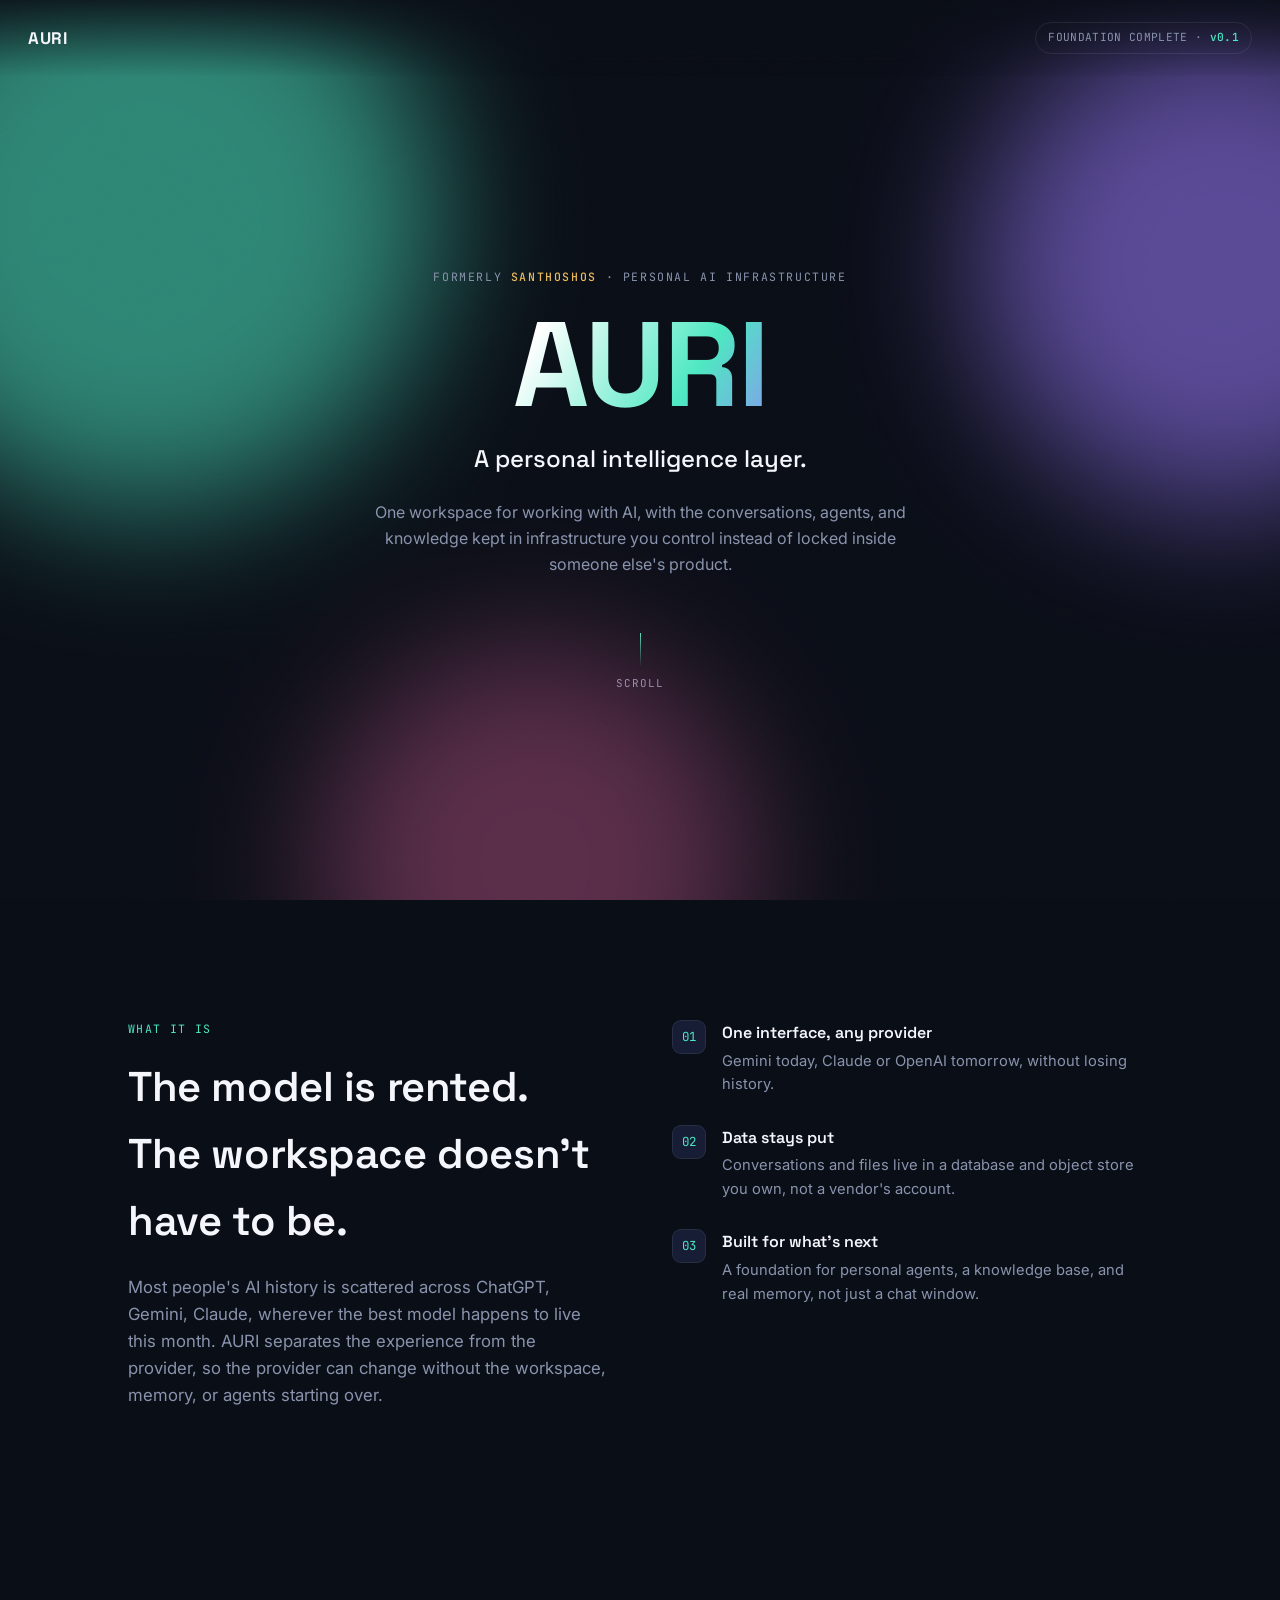
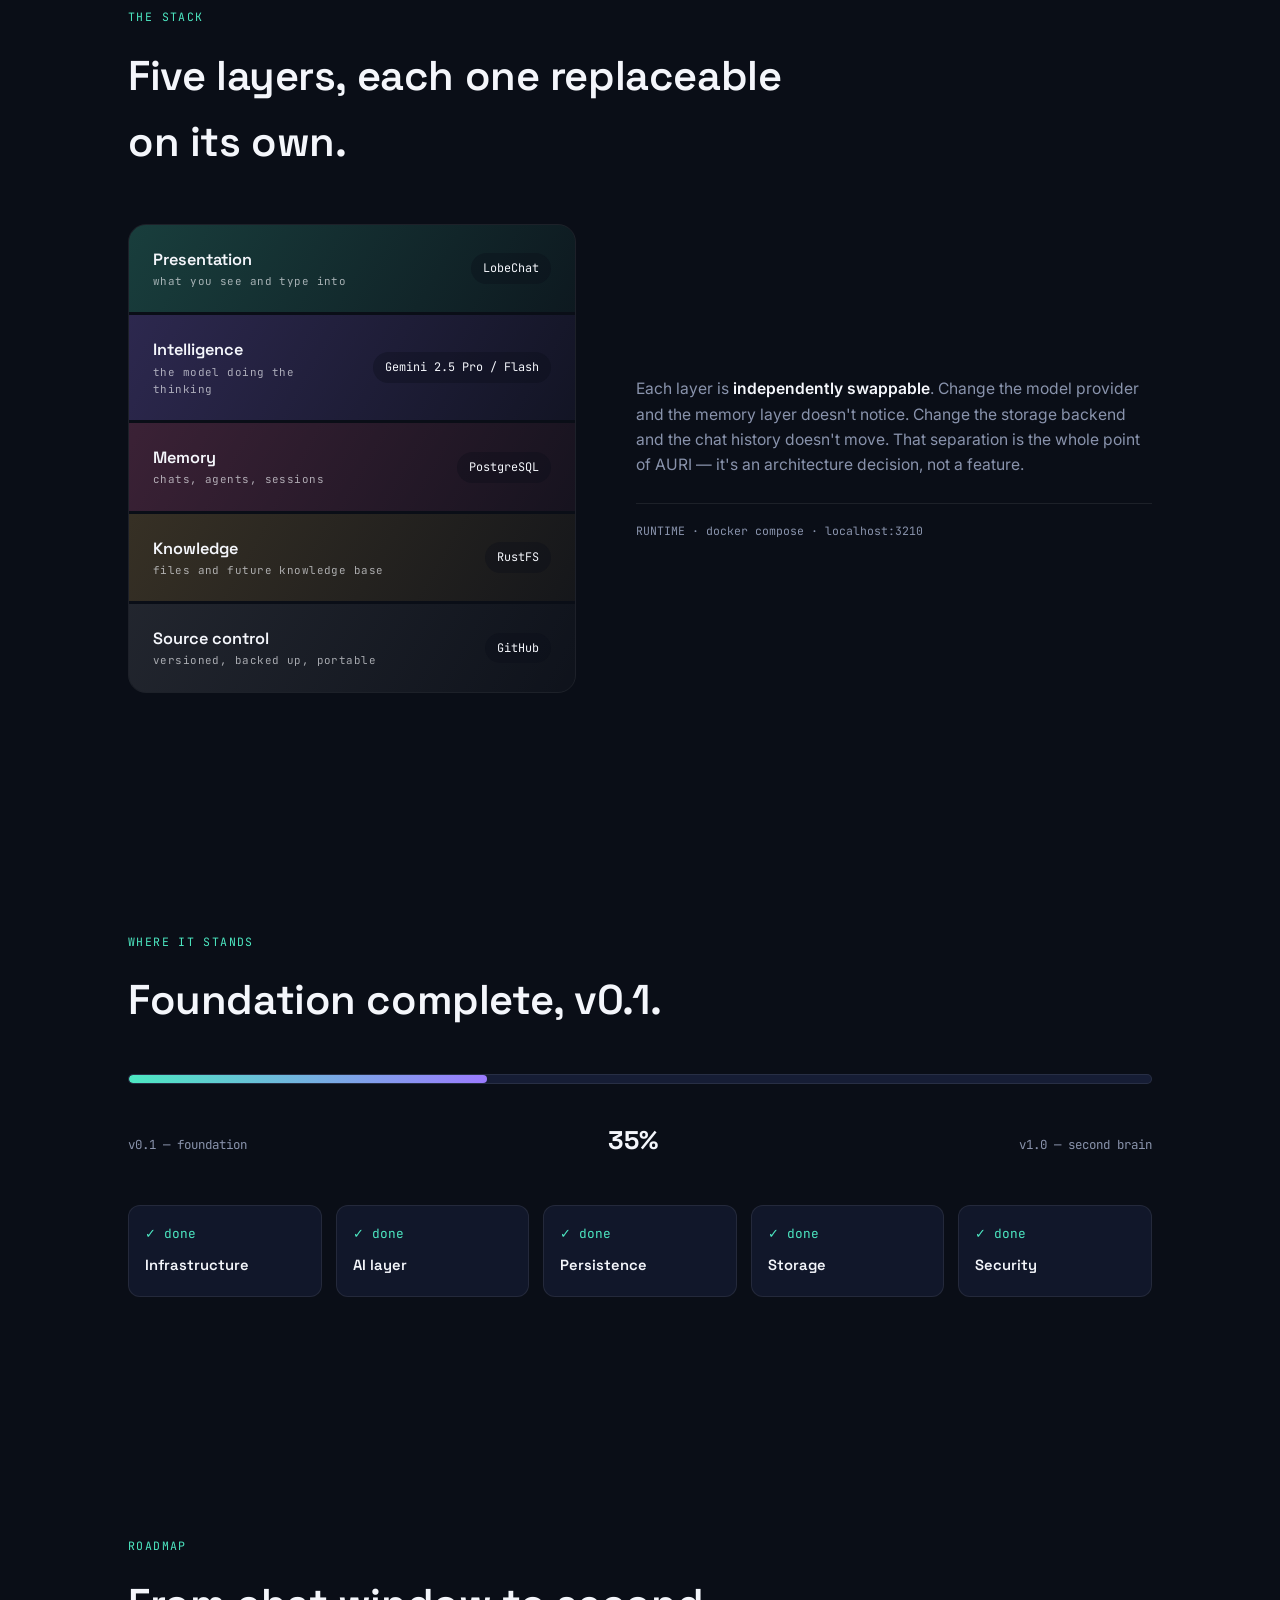
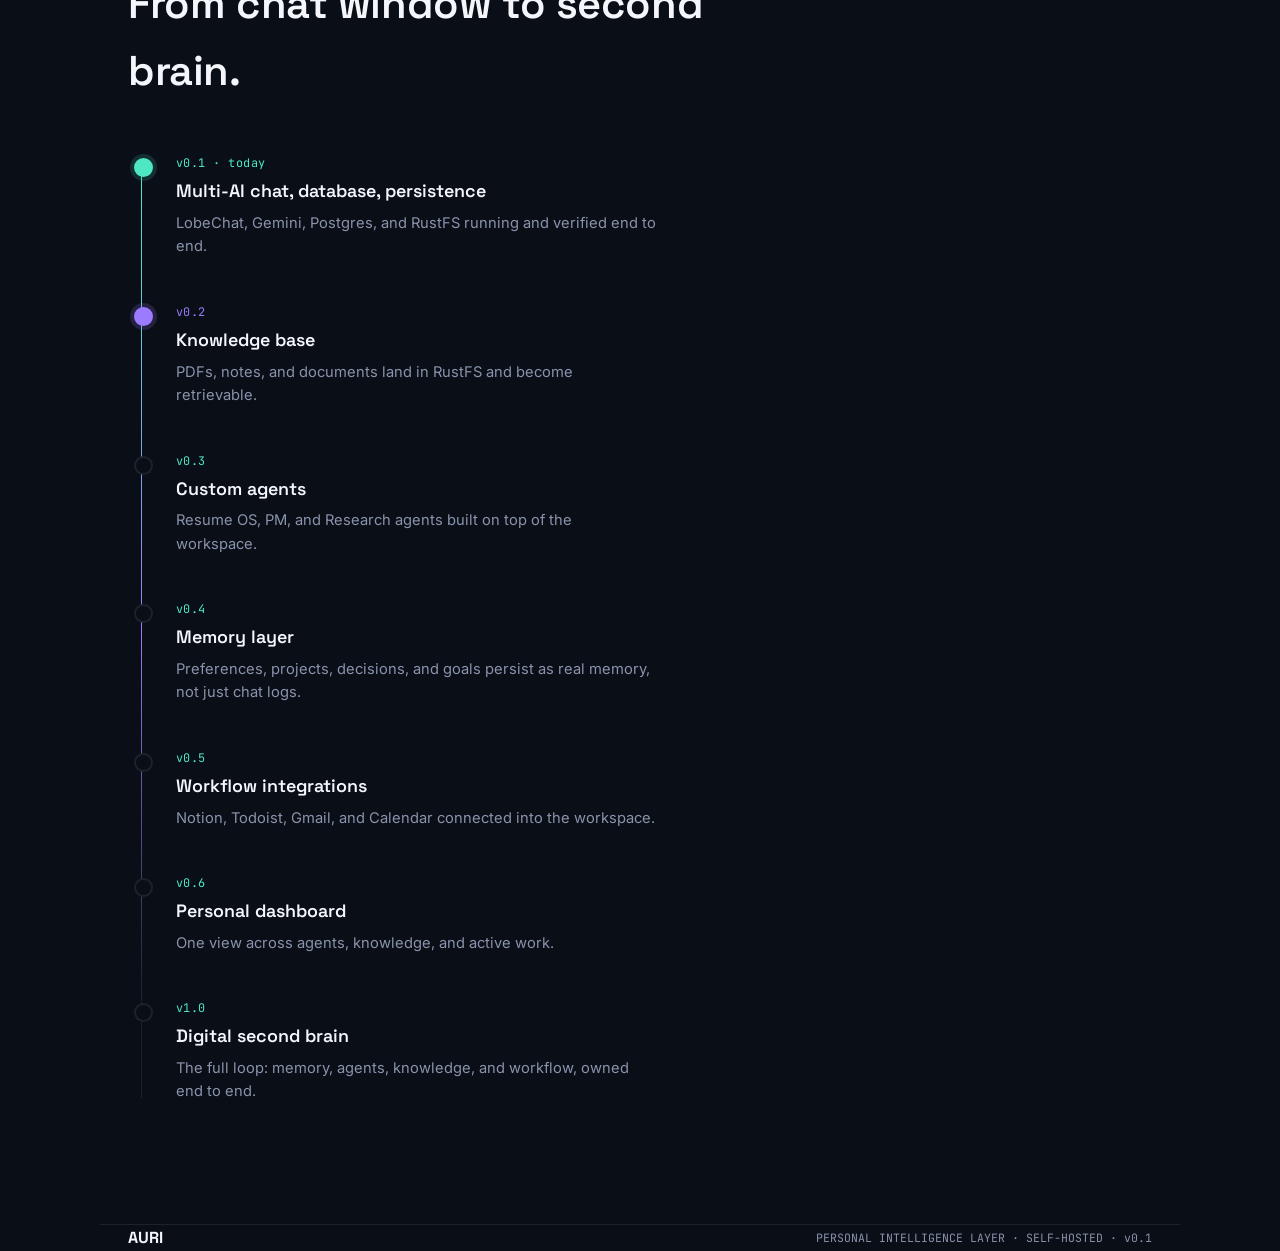
==== auri/docs/index.html @ 674aeeab "Move AURI landing page into docs/, rename setup doc" ====
<!DOCTYPE html>
<html lang="en">
<head>
<meta charset="UTF-8">
<meta name="viewport" content="width=device-width, initial-scale=1.0">
<title>AURI — Personal Intelligence Layer</title>
<link rel="preconnect" href="https://fonts.googleapis.com">
<link rel="preconnect" href="https://fonts.gstatic.com" crossorigin>
<link href="https://fonts.googleapis.com/css2?family=Space+Grotesk:wght@400;500;600;700&family=Inter:wght@400;500;600&family=JetBrains+Mono:wght@400;500&display=swap" rel="stylesheet">
<style>
  :root{
    --void:#0a0e17;
    --surface:#11172a;
    --surface-2:#161d35;
    --line: rgba(244,246,251,0.08);
    --teal:#4de8c2;
    --violet:#9b7bff;
    --magenta:#ff6fb0;
    --gold:#e8b95c;
    --text:#f4f6fb;
    --muted:#8993ac;
    --display: 'Space Grotesk', ui-sans-serif, system-ui, sans-serif;
    --body: 'Inter', ui-sans-serif, system-ui, sans-serif;
    --mono: 'JetBrains Mono', ui-monospace, 'SF Mono', Menlo, monospace;
  }

  *{box-sizing:border-box; margin:0; padding:0;}

  html{scroll-behavior:smooth;}

  body{
    background:var(--void);
    color:var(--text);
    font-family:var(--body);
    line-height:1.6;
    -webkit-font-smoothing:antialiased;
    overflow-x:hidden;
  }

  ::selection{ background:var(--violet); color:var(--void); }

  a{ color:inherit; }

  :focus-visible{
    outline:2px solid var(--teal);
    outline-offset:3px;
    border-radius:2px;
  }

  .wrap{
    max-width:1080px;
    margin:0 auto;
    padding:0 28px;
  }

  /* grain texture overlay */
  .grain{
    position:fixed; inset:0; pointer-events:none; z-index:50;
    opacity:0.035; mix-blend-mode:overlay;
  }

  /* ---------- nav ---------- */
  .nav{
    position:fixed; top:0; left:0; right:0; z-index:40;
    display:flex; align-items:center; justify-content:space-between;
    padding:22px 28px;
    backdrop-filter:blur(10px);
    background:linear-gradient(to bottom, rgba(10,14,23,0.85), transparent);
  }
  .nav__mark{
    font-family:var(--display); font-weight:700; font-size:1.05rem;
    letter-spacing:0.04em;
  }
  .nav__status{
    font-family:var(--mono); font-size:0.7rem; color:var(--muted);
    border:1px solid var(--line); padding:6px 12px; border-radius:100px;
    letter-spacing:0.03em;
  }
  .nav__status b{ color:var(--teal); font-weight:500; }

  /* ---------- hero ---------- */
  .hero{
    position:relative;
    min-height:100svh;
    display:flex; flex-direction:column; align-items:center; justify-content:center;
    text-align:center;
    padding:140px 28px 80px;
    overflow:hidden;
  }

  .aurora{
    position:absolute; inset:-20%;
    z-index:0;
    filter:blur(70px);
    opacity:0.55;
  }
  .aurora span{
    position:absolute; border-radius:50%;
    mix-blend-mode:screen;
  }
  .aurora span:nth-child(1){
    width:46vw; height:46vw; left:6%; top:8%;
    background:var(--teal);
    animation:drift1 22s ease-in-out infinite alternate;
  }
  .aurora span:nth-child(2){
    width:38vw; height:38vw; right:4%; top:16%;
    background:var(--violet);
    animation:drift2 26s ease-in-out infinite alternate;
  }
  .aurora span:nth-child(3){
    width:34vw; height:34vw; left:32%; bottom:0%;
    background:var(--magenta);
    opacity:0.6;
    animation:drift3 19s ease-in-out infinite alternate;
  }
  @keyframes drift1{ from{ transform:translate(0,0) scale(1);} to{ transform:translate(6%,8%) scale(1.12);} }
  @keyframes drift2{ from{ transform:translate(0,0) scale(1);} to{ transform:translate(-8%,4%) scale(0.92);} }
  @keyframes drift3{ from{ transform:translate(0,0) scale(1);} to{ transform:translate(4%,-6%) scale(1.08);} }

  .hero__content{ position:relative; z-index:2; }

  .hero__eyebrow{
    font-family:var(--mono); font-size:0.72rem; color:var(--muted);
    letter-spacing:0.14em; text-transform:uppercase;
    margin-bottom:22px;
  }
  .hero__eyebrow b{ color:var(--gold); font-weight:500; }

  .hero__title{
    font-family:var(--display); font-weight:700;
    font-size:clamp(3.4rem, 11vw, 7.5rem);
    letter-spacing:-0.02em;
    line-height:0.95;
    background:linear-gradient(120deg, #fff 30%, var(--teal) 60%, var(--violet) 85%);
    -webkit-background-clip:text; background-clip:text; color:transparent;
  }

  .hero__tagline{
    font-family:var(--display); font-weight:500;
    font-size:clamp(1.1rem, 2.4vw, 1.5rem);
    color:var(--text);
    margin-top:18px;
  }

  .hero__desc{
    max-width:540px; margin:22px auto 0;
    color:var(--muted); font-size:1rem;
  }

  .hero__cue{
    margin-top:56px;
    font-family:var(--mono); font-size:0.68rem; color:var(--muted);
    letter-spacing:0.1em; text-transform:uppercase;
    display:flex; flex-direction:column; align-items:center; gap:8px;
  }
  .hero__cue i{
    width:1px; height:34px; background:linear-gradient(var(--teal), transparent);
    animation:pulse 2s ease-in-out infinite;
  }
  @keyframes pulse{ 0%,100%{opacity:0.3;} 50%{opacity:1;} }

  /* ---------- section shell ---------- */
  section{ position:relative; padding:120px 0; }
  .section__eyebrow{
    font-family:var(--mono); font-size:0.72rem; color:var(--teal);
    letter-spacing:0.12em; text-transform:uppercase;
    margin-bottom:16px;
  }
  .section__title{
    font-family:var(--display); font-weight:600;
    font-size:clamp(1.8rem, 4vw, 2.6rem);
    letter-spacing:-0.01em;
    max-width:680px;
  }

  .reveal{
    opacity:0; transform:translateY(18px);
    transition:opacity 0.7s ease, transform 0.7s ease;
  }
  .reveal.is-visible{ opacity:1; transform:translateY(0); }

  /* ---------- what it is ---------- */
  .premise{
    display:grid; grid-template-columns:1fr 1fr; gap:64px;
    align-items:start;
  }
  .premise__lede{
    font-family:var(--body); font-size:1.05rem; color:var(--muted);
  }
  .premise__points{ display:flex; flex-direction:column; gap:28px; }
  .point{ display:flex; gap:16px; }
  .point__glyph{
    flex:none; width:34px; height:34px; border-radius:9px;
    background:var(--surface-2); border:1px solid var(--line);
    display:flex; align-items:center; justify-content:center;
    font-family:var(--mono); font-size:0.78rem; color:var(--teal);
  }
  .point__body h4{
    font-family:var(--display); font-weight:600; font-size:1rem; margin-bottom:4px;
  }
  .point__body p{ color:var(--muted); font-size:0.92rem; }

  /* ---------- the stack (signature) ---------- */
  .stack{ padding-top:80px; }
  .stack__layout{
    display:grid; grid-template-columns:1fr 1.15fr; gap:60px; align-items:center;
  }
  .stack__diagram{
    display:flex; flex-direction:column; gap:3px;
    border-radius:18px; overflow:hidden;
    border:1px solid var(--line);
  }
  .band{
    position:relative;
    padding:22px 24px;
    display:flex; align-items:center; justify-content:space-between;
    gap:16px;
    transition:padding 0.35s ease;
  }
  .band:hover{ padding-block:30px; }
  .band__name{ font-family:var(--display); font-weight:600; font-size:1.02rem; }
  .band__role{ font-family:var(--mono); font-size:0.68rem; color:rgba(244,246,251,0.65); letter-spacing:0.04em; }
  .band__tool{
    font-family:var(--mono); font-size:0.74rem;
    background:rgba(10,14,23,0.35); padding:6px 12px; border-radius:100px;
    white-space:nowrap;
  }
  .band--presentation{ background:linear-gradient(120deg, rgba(77,232,194,0.22), rgba(77,232,194,0.05)); }
  .band--intelligence{ background:linear-gradient(120deg, rgba(155,123,255,0.24), rgba(155,123,255,0.06)); }
  .band--memory{ background:linear-gradient(120deg, rgba(255,111,176,0.2), rgba(255,111,176,0.05)); }
  .band--knowledge{ background:linear-gradient(120deg, rgba(232,185,92,0.2), rgba(232,185,92,0.05)); }
  .band--source{ background:linear-gradient(120deg, rgba(244,246,251,0.1), rgba(244,246,251,0.02)); }

  .stack__note{ color:var(--muted); font-size:0.98rem; }
  .stack__note strong{ color:var(--text); font-weight:600; }
  .stack__caption{
    font-family:var(--mono); font-size:0.72rem; color:var(--muted);
    margin-top:26px; padding-top:18px; border-top:1px solid var(--line);
  }

  /* ---------- status ---------- */
  .status__bar-shell{
    width:100%; height:10px; border-radius:100px; background:var(--surface-2);
    border:1px solid var(--line); overflow:hidden; margin:28px 0 36px;
  }
  .status__bar-fill{
    height:100%; width:35%;
    background:linear-gradient(90deg, var(--teal), var(--violet));
    border-radius:100px;
  }
  .status__meta{
    display:flex; justify-content:space-between; align-items:baseline;
    font-family:var(--mono); font-size:0.78rem; color:var(--muted);
  }
  .status__meta b{ color:var(--text); font-size:1.6rem; font-family:var(--display); font-weight:700; }

  .checklist{
    display:grid; grid-template-columns:repeat(5, 1fr); gap:14px;
    margin-top:44px;
  }
  .check{
    border:1px solid var(--line); border-radius:12px; padding:18px 16px;
    background:var(--surface);
  }
  .check__mark{ color:var(--teal); font-family:var(--mono); font-size:0.8rem; margin-bottom:10px; display:block; }
  .check__label{ font-family:var(--display); font-weight:600; font-size:0.92rem; }

  /* ---------- roadmap ---------- */
  .timeline{ position:relative; margin-top:50px; }
  .timeline::before{
    content:''; position:absolute; left:13px; top:6px; bottom:6px; width:1px;
    background:linear-gradient(var(--teal), var(--violet) 50%, var(--line) 90%);
  }
  .tl-item{
    position:relative; padding-left:48px; padding-bottom:44px;
  }
  .tl-item:last-child{ padding-bottom:0; }
  .tl-item::before{
    content:''; position:absolute; left:6px; top:4px;
    width:15px; height:15px; border-radius:50%;
    background:var(--void); border:2px solid var(--line);
  }
  .tl-item--done::before{ background:var(--teal); border-color:var(--teal); box-shadow:0 0 0 4px rgba(77,232,194,0.15); }
  .tl-item--now::before{ background:var(--violet); border-color:var(--violet); box-shadow:0 0 0 4px rgba(155,123,255,0.18); }
  .tl-item__ver{ font-family:var(--mono); font-size:0.74rem; color:var(--teal); letter-spacing:0.04em; }
  .tl-item--now .tl-item__ver{ color:var(--violet); }
  .tl-item__title{ font-family:var(--display); font-weight:600; font-size:1.12rem; margin:4px 0 6px; }
  .tl-item__desc{ color:var(--muted); font-size:0.92rem; max-width:480px; }

  /* ---------- footer ---------- */
  footer{
    padding:70px 0 50px; border-top:1px solid var(--line);
    display:flex; justify-content:space-between; align-items:center; flex-wrap:wrap; gap:16px;
  }
  footer .mark{ font-family:var(--display); font-weight:700; }
  footer .meta{ font-family:var(--mono); font-size:0.72rem; color:var(--muted); }

  /* ---------- responsive ---------- */
  @media (max-width:840px){
    .premise{ grid-template-columns:1fr; gap:36px; }
    .stack__layout{ grid-template-columns:1fr; gap:34px; }
    .checklist{ grid-template-columns:repeat(2,1fr); }
  }
  @media (max-width:520px){
    .nav__status{ display:none; }
    section{ padding:80px 0; }
    .checklist{ grid-template-columns:1fr 1fr; }
    .band{ flex-direction:column; align-items:flex-start; gap:8px; }
  }

  @media (prefers-reduced-motion: reduce){
    .aurora span, .hero__cue i{ animation:none !important; }
    .reveal{ transition:none; opacity:1; transform:none; }
  }
</style>
</head>
<body>

<svg class="grain" width="100%" height="100%">
  <filter id="noise"><feTurbulence type="fractalNoise" baseFrequency="0.85" numOctaves="2" stitchTiles="stitch"/></filter>
  <rect width="100%" height="100%" filter="url(#noise)"/>
</svg>

<nav class="nav">
  <div class="nav__mark">AURI</div>
  <div class="nav__status">FOUNDATION COMPLETE · <b>v0.1</b></div>
</nav>

<header class="hero">
  <div class="aurora" aria-hidden="true"><span></span><span></span><span></span></div>
  <div class="hero__content">
    <p class="hero__eyebrow">formerly <b>santhoshOS</b> · personal AI infrastructure</p>
    <h1 class="hero__title">AURI</h1>
    <p class="hero__tagline">A personal intelligence layer.</p>
    <p class="hero__desc">One workspace for working with AI, with the conversations, agents, and knowledge kept in infrastructure you control instead of locked inside someone else's product.</p>
  </div>
  <div class="hero__cue"><i></i>scroll</div>
</header>

<main class="wrap">

  <section class="premise" id="what">
    <div>
      <p class="section__eyebrow reveal">What it is</p>
      <h2 class="section__title reveal">The model is rented. The workspace doesn't have to be.</h2>
      <p class="premise__lede reveal" style="margin-top:20px;">Most people's AI history is scattered across ChatGPT, Gemini, Claude, wherever the best model happens to live this month. AURI separates the experience from the provider, so the provider can change without the workspace, memory, or agents starting over.</p>
    </div>
    <div class="premise__points">
      <div class="point reveal">
        <div class="point__glyph">01</div>
        <div class="point__body"><h4>One interface, any provider</h4><p>Gemini today, Claude or OpenAI tomorrow, without losing history.</p></div>
      </div>
      <div class="point reveal">
        <div class="point__glyph">02</div>
        <div class="point__body"><h4>Data stays put</h4><p>Conversations and files live in a database and object store you own, not a vendor's account.</p></div>
      </div>
      <div class="point reveal">
        <div class="point__glyph">03</div>
        <div class="point__body"><h4>Built for what's next</h4><p>A foundation for personal agents, a knowledge base, and real memory, not just a chat window.</p></div>
      </div>
    </div>
  </section>

  <section class="stack" id="stack">
    <p class="section__eyebrow reveal">The stack</p>
    <h2 class="section__title reveal">Five layers, each one replaceable on its own.</h2>

    <div class="stack__layout" style="margin-top:48px;">
      <div class="stack__diagram reveal">
        <div class="band band--presentation">
          <div><div class="band__name">Presentation</div><div class="band__role">what you see and type into</div></div>
          <div class="band__tool">LobeChat</div>
        </div>
        <div class="band band--intelligence">
          <div><div class="band__name">Intelligence</div><div class="band__role">the model doing the thinking</div></div>
          <div class="band__tool">Gemini 2.5 Pro / Flash</div>
        </div>
        <div class="band band--memory">
          <div><div class="band__name">Memory</div><div class="band__role">chats, agents, sessions</div></div>
          <div class="band__tool">PostgreSQL</div>
        </div>
        <div class="band band--knowledge">
          <div><div class="band__name">Knowledge</div><div class="band__role">files and future knowledge base</div></div>
          <div class="band__tool">RustFS</div>
        </div>
        <div class="band band--source">
          <div><div class="band__name">Source control</div><div class="band__role">versioned, backed up, portable</div></div>
          <div class="band__tool">GitHub</div>
        </div>
      </div>

      <div class="reveal">
        <p class="stack__note">Each layer is <strong>independently swappable</strong>. Change the model provider and the memory layer doesn't notice. Change the storage backend and the chat history doesn't move. That separation is the whole point of AURI &mdash; it's an architecture decision, not a feature.</p>
        <p class="stack__caption">RUNTIME &middot; docker compose &middot; localhost:3210</p>
      </div>
    </div>
  </section>

  <section class="status" id="status">
    <p class="section__eyebrow reveal">Where it stands</p>
    <h2 class="section__title reveal">Foundation complete, v0.1.</h2>

    <div class="reveal" style="margin-top:40px;">
      <div class="status__bar-shell"><div class="status__bar-fill"></div></div>
      <div class="status__meta">
        <span>v0.1 &mdash; foundation</span>
        <b>35%</b>
        <span>v1.0 &mdash; second brain</span>
      </div>
    </div>

    <div class="checklist reveal">
      <div class="check"><span class="check__mark">✓ done</span><div class="check__label">Infrastructure</div></div>
      <div class="check"><span class="check__mark">✓ done</span><div class="check__label">AI layer</div></div>
      <div class="check"><span class="check__mark">✓ done</span><div class="check__label">Persistence</div></div>
      <div class="check"><span class="check__mark">✓ done</span><div class="check__label">Storage</div></div>
      <div class="check"><span class="check__mark">✓ done</span><div class="check__label">Security</div></div>
    </div>
  </section>

  <section class="roadmap" id="roadmap">
    <p class="section__eyebrow reveal">Roadmap</p>
    <h2 class="section__title reveal">From chat window to second brain.</h2>

    <div class="timeline">
      <div class="tl-item tl-item--done reveal">
        <div class="tl-item__ver">v0.1 &middot; today</div>
        <div class="tl-item__title">Multi-AI chat, database, persistence</div>
        <div class="tl-item__desc">LobeChat, Gemini, Postgres, and RustFS running and verified end to end.</div>
      </div>
      <div class="tl-item tl-item--now reveal">
        <div class="tl-item__ver">v0.2</div>
        <div class="tl-item__title">Knowledge base</div>
        <div class="tl-item__desc">PDFs, notes, and documents land in RustFS and become retrievable.</div>
      </div>
      <div class="tl-item reveal">
        <div class="tl-item__ver">v0.3</div>
        <div class="tl-item__title">Custom agents</div>
        <div class="tl-item__desc">Resume OS, PM, and Research agents built on top of the workspace.</div>
      </div>
      <div class="tl-item reveal">
        <div class="tl-item__ver">v0.4</div>
        <div class="tl-item__title">Memory layer</div>
        <div class="tl-item__desc">Preferences, projects, decisions, and goals persist as real memory, not just chat logs.</div>
      </div>
      <div class="tl-item reveal">
        <div class="tl-item__ver">v0.5</div>
        <div class="tl-item__title">Workflow integrations</div>
        <div class="tl-item__desc">Notion, Todoist, Gmail, and Calendar connected into the workspace.</div>
      </div>
      <div class="tl-item reveal">
        <div class="tl-item__ver">v0.6</div>
        <div class="tl-item__title">Personal dashboard</div>
        <div class="tl-item__desc">One view across agents, knowledge, and active work.</div>
      </div>
      <div class="tl-item reveal">
        <div class="tl-item__ver">v1.0</div>
        <div class="tl-item__title">Digital second brain</div>
        <div class="tl-item__desc">The full loop: memory, agents, knowledge, and workflow, owned end to end.</div>
      </div>
    </div>
  </section>

</main>

<footer class="wrap">
  <div class="mark">AURI</div>
  <div class="meta">PERSONAL INTELLIGENCE LAYER &middot; SELF-HOSTED &middot; v0.1</div>
</footer>

<script>
  const items = document.querySelectorAll('.reveal');
  const io = new IntersectionObserver((entries) => {
    entries.forEach(e => {
      if (e.isIntersecting) {
        e.target.classList.add('is-visible');
        io.unobserve(e.target);
      }
    });
  }, { threshold: 0.15 });
  items.forEach(el => io.observe(el));
</script>

</body>
</html>
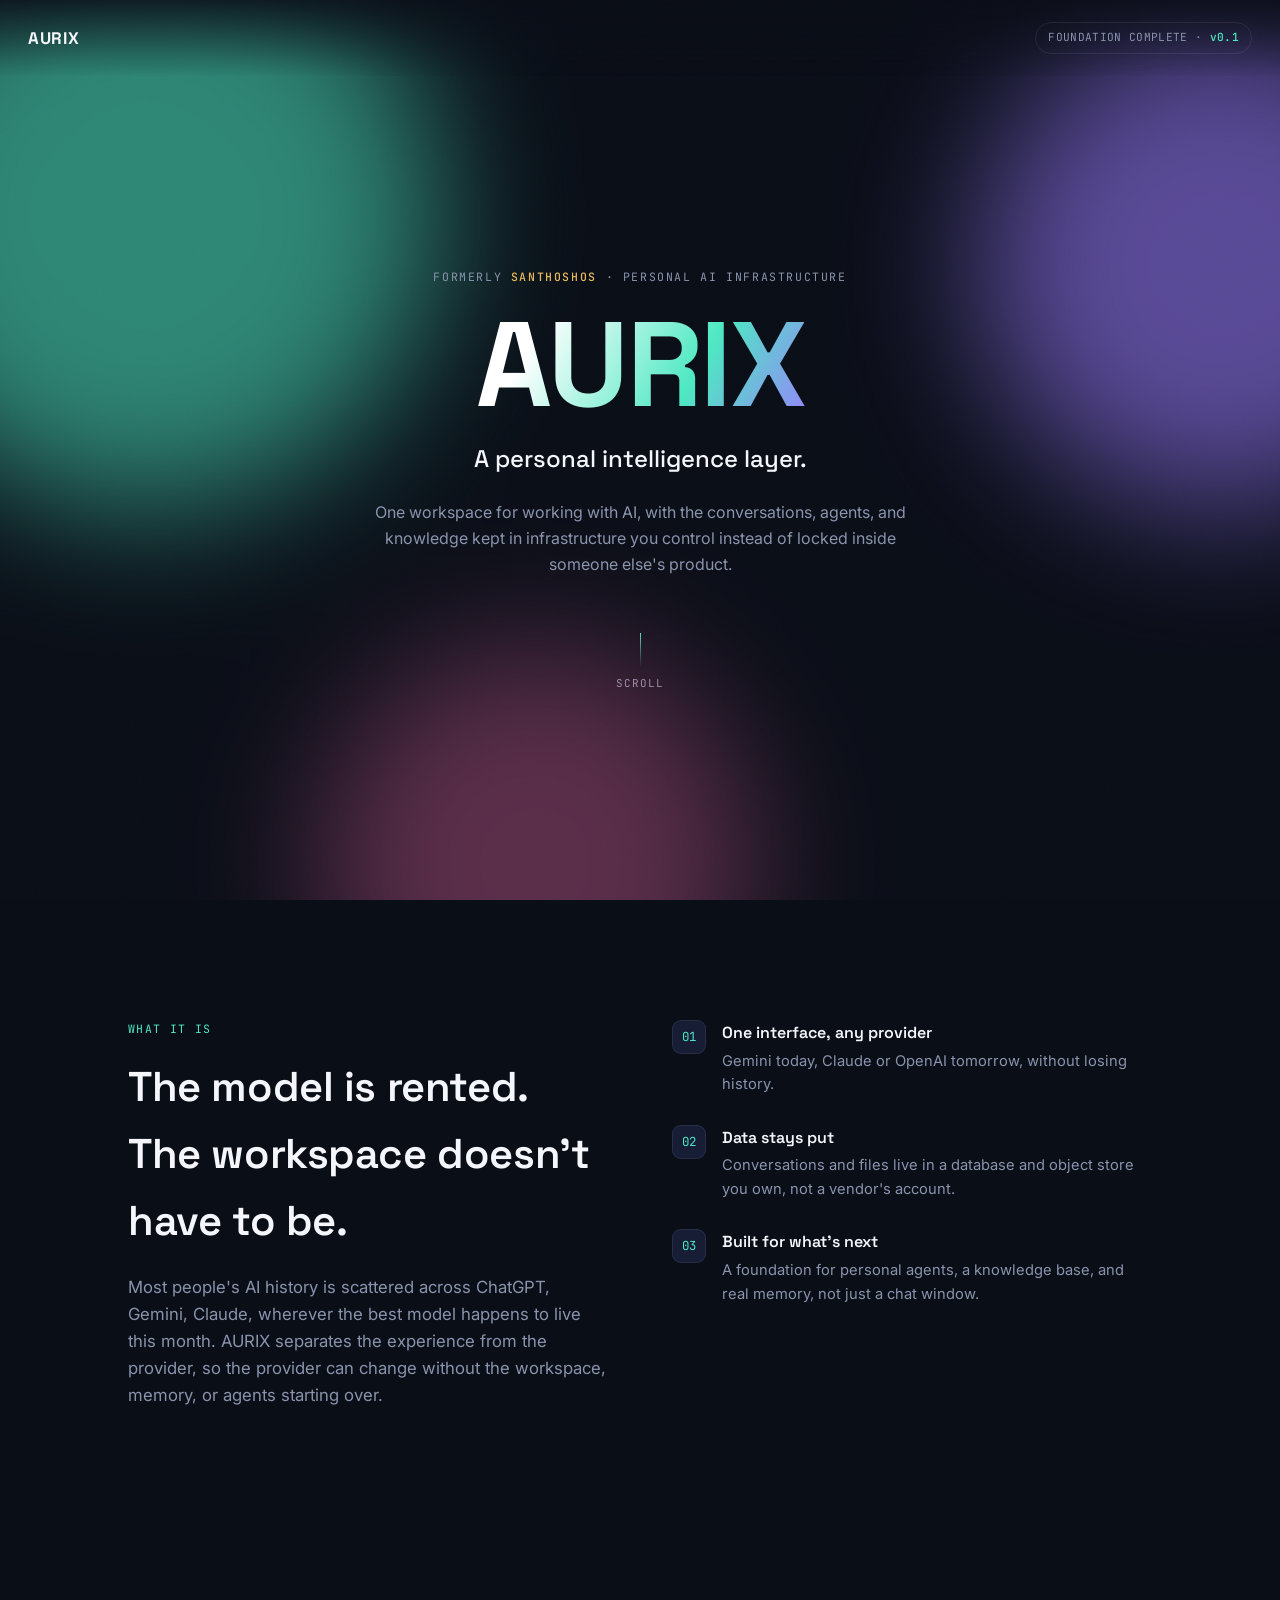
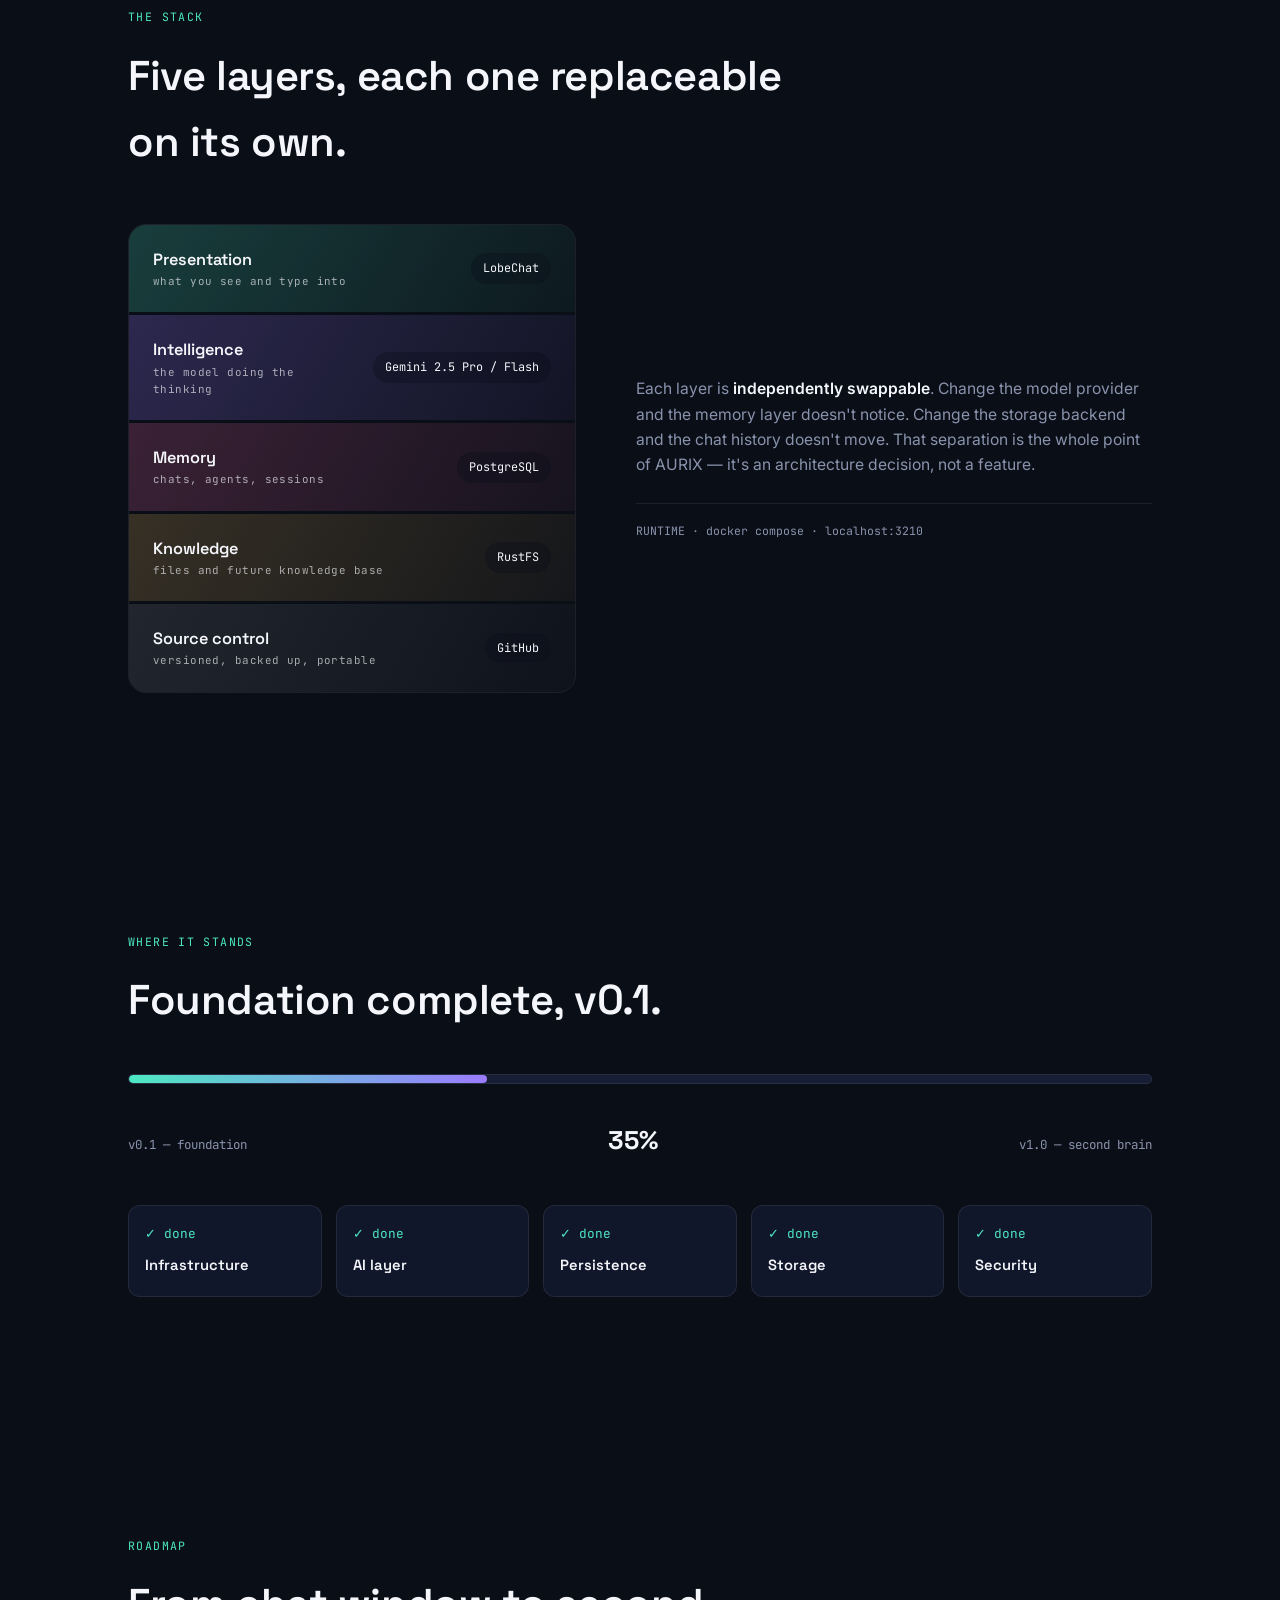
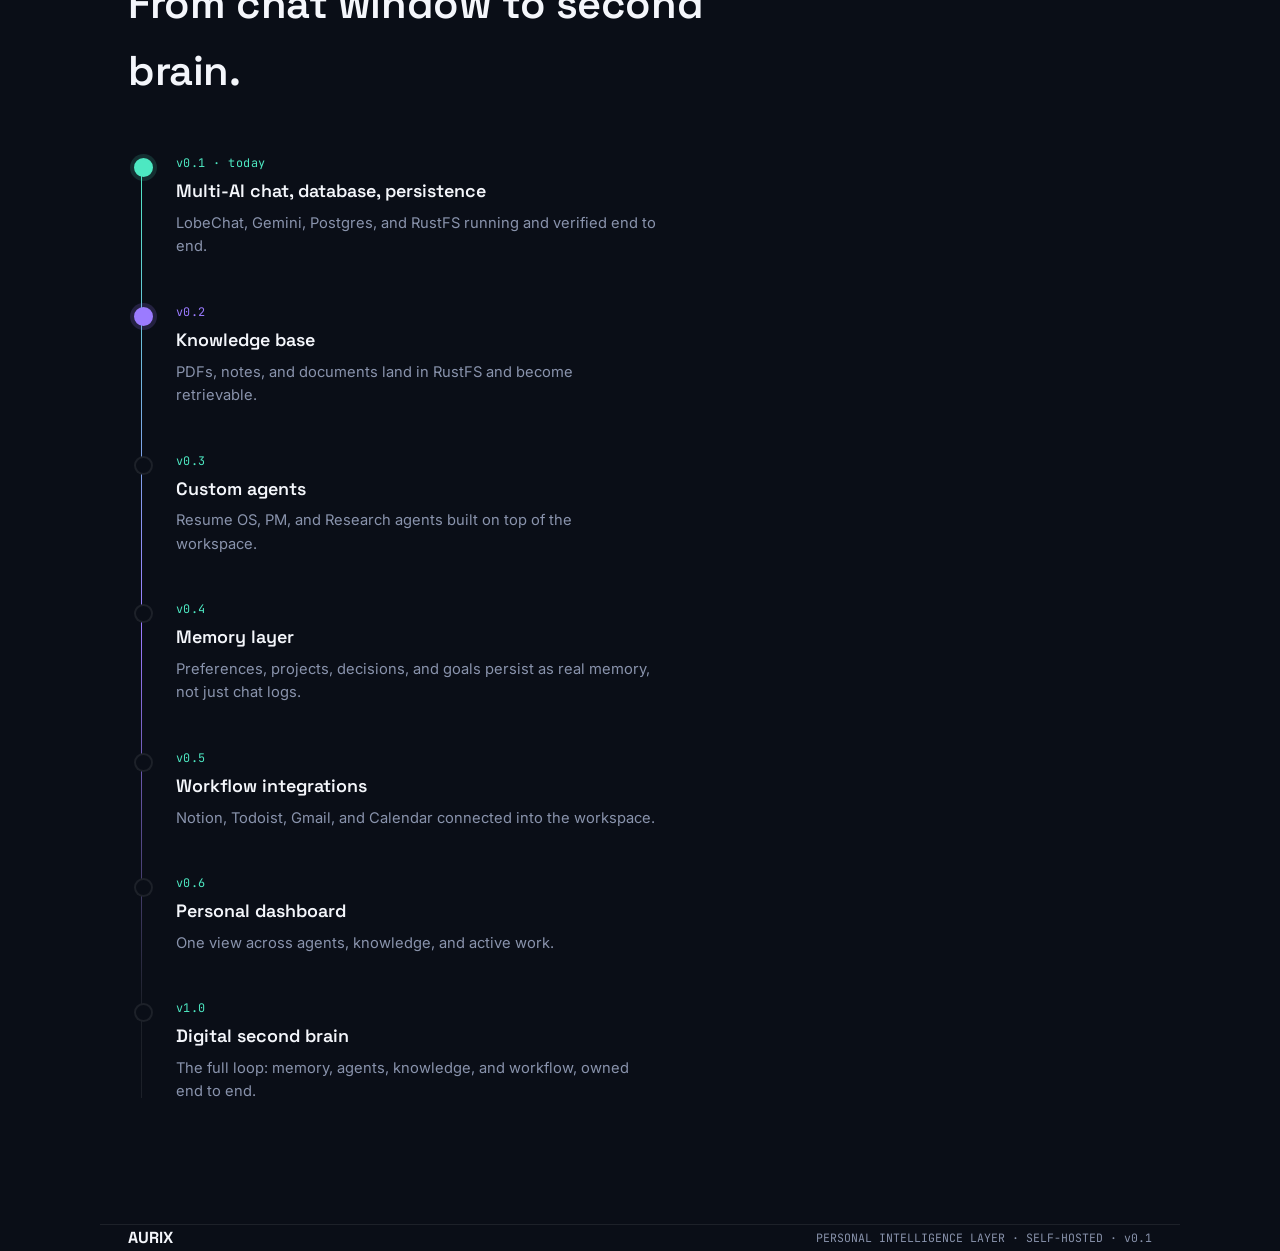
==== commit bc2f9ad7: "Rename AURI to AURIX in index.html" ====
--- a/auri/docs/index.html
+++ b/auri/docs/index.html
@@ -3,7 +3,7 @@
 <head>
 <meta charset="UTF-8">
 <meta name="viewport" content="width=device-width, initial-scale=1.0">
-<title>AURI — Personal Intelligence Layer</title>
+<title>AURIX — Personal Intelligence Layer</title>
 <link rel="preconnect" href="https://fonts.googleapis.com">
 <link rel="preconnect" href="https://fonts.gstatic.com" crossorigin>
 <link href="https://fonts.googleapis.com/css2?family=Space+Grotesk:wght@400;500;600;700&family=Inter:wght@400;500;600&family=JetBrains+Mono:wght@400;500&display=swap" rel="stylesheet">
@@ -323,7 +323,7 @@
 </svg>
 
 <nav class="nav">
-  <div class="nav__mark">AURI</div>
+  <div class="nav__mark">AURIX</div>
   <div class="nav__status">FOUNDATION COMPLETE · <b>v0.1</b></div>
 </nav>
 
@@ -331,7 +331,7 @@
   <div class="aurora" aria-hidden="true"><span></span><span></span><span></span></div>
   <div class="hero__content">
     <p class="hero__eyebrow">formerly <b>santhoshOS</b> · personal AI infrastructure</p>
-    <h1 class="hero__title">AURI</h1>
+    <h1 class="hero__title">AURIX</h1>
     <p class="hero__tagline">A personal intelligence layer.</p>
     <p class="hero__desc">One workspace for working with AI, with the conversations, agents, and knowledge kept in infrastructure you control instead of locked inside someone else's product.</p>
   </div>
@@ -344,7 +344,7 @@
     <div>
       <p class="section__eyebrow reveal">What it is</p>
       <h2 class="section__title reveal">The model is rented. The workspace doesn't have to be.</h2>
-      <p class="premise__lede reveal" style="margin-top:20px;">Most people's AI history is scattered across ChatGPT, Gemini, Claude, wherever the best model happens to live this month. AURI separates the experience from the provider, so the provider can change without the workspace, memory, or agents starting over.</p>
+      <p class="premise__lede reveal" style="margin-top:20px;">Most people's AI history is scattered across ChatGPT, Gemini, Claude, wherever the best model happens to live this month. AURIX separates the experience from the provider, so the provider can change without the workspace, memory, or agents starting over.</p>
     </div>
     <div class="premise__points">
       <div class="point reveal">
@@ -391,7 +391,7 @@
       </div>
 
       <div class="reveal">
-        <p class="stack__note">Each layer is <strong>independently swappable</strong>. Change the model provider and the memory layer doesn't notice. Change the storage backend and the chat history doesn't move. That separation is the whole point of AURI &mdash; it's an architecture decision, not a feature.</p>
+        <p class="stack__note">Each layer is <strong>independently swappable</strong>. Change the model provider and the memory layer doesn't notice. Change the storage backend and the chat history doesn't move. That separation is the whole point of AURIX &mdash; it's an architecture decision, not a feature.</p>
         <p class="stack__caption">RUNTIME &middot; docker compose &middot; localhost:3210</p>
       </div>
     </div>
@@ -465,7 +465,7 @@
 </main>
 
 <footer class="wrap">
-  <div class="mark">AURI</div>
+  <div class="mark">AURIX</div>
   <div class="meta">PERSONAL INTELLIGENCE LAYER &middot; SELF-HOSTED &middot; v0.1</div>
 </footer>
 
